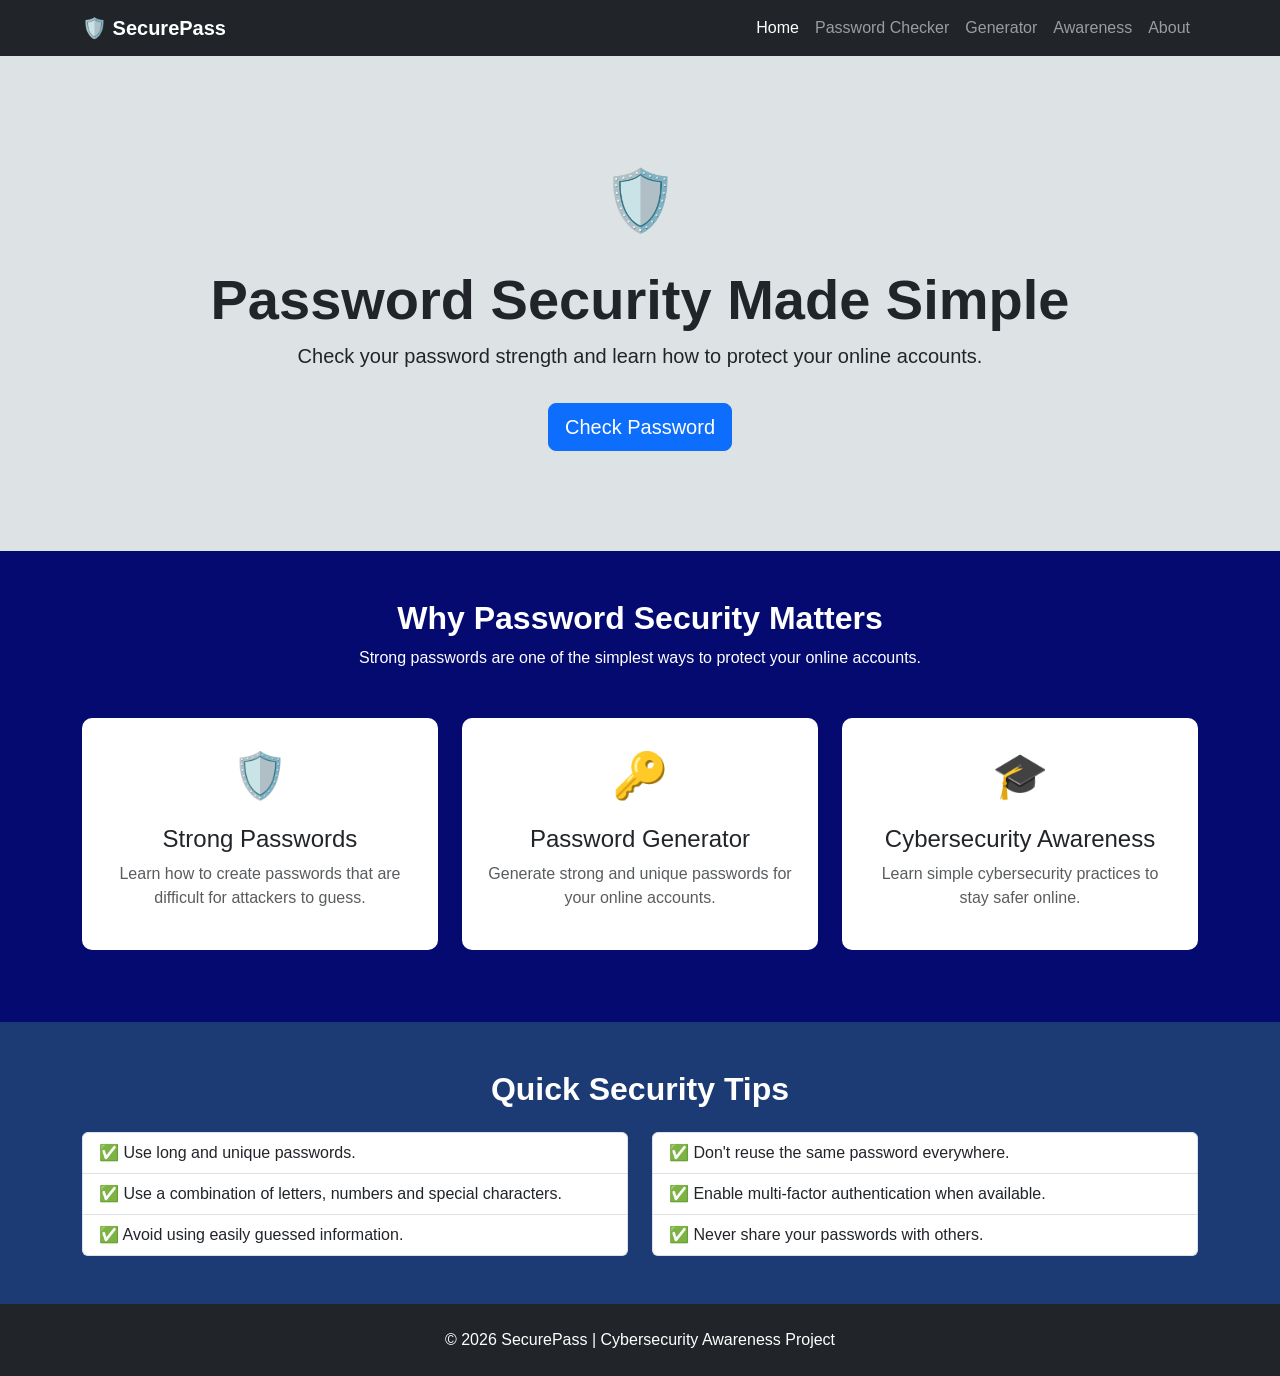
==== index.html @ 3ecedbff "Initial commit" ====
<!DOCTYPE html>
<html lang="en">
<head>
    <meta charset="UTF-8">
    <meta name="viewport" content="width=device-width, initial-scale=1.0">

    <title>SecurePass - Password Security</title>

    <!-- Bootstrap -->
    <link
        href="https://cdn.jsdelivr.net/npm/bootstrap@5.3.3/dist/css/bootstrap.min.css"
        rel="stylesheet"
    >

    <!-- Our CSS -->
    <link rel="stylesheet" href="css/style.css">
</head>

<body>

    <!-- Navigation Bar -->
    <nav class="navbar navbar-expand-lg navbar-dark bg-dark">
        <div class="container">

            <a class="navbar-brand fw-bold" href="index.html">
                🛡️ SecurePass
            </a>

            <button
                class="navbar-toggler"
                type="button"
                data-bs-toggle="collapse"
                data-bs-target="#navbarNav"
            >
                <span class="navbar-toggler-icon"></span>
            </button>

            <div class="collapse navbar-collapse" id="navbarNav">

                <ul class="navbar-nav ms-auto">

                    <li class="nav-item">
                        <a class="nav-link active" href="index.html">
                            Home
                        </a>
                    </li>

                    <li class="nav-item">
                        <a class="nav-link" href="pages/password-checker.html">
                            Password Checker
                        </a>
                    </li>

                    <li class="nav-item">
                        <a class="nav-link" href="pages/password-generator.html">
                            Generator
                        </a>
                    </li>

                    <li class="nav-item">
                        <a class="nav-link" href="pages/security-tips.html">
                            Awareness
                        </a>
                    </li>

                    <li class="nav-item">
                        <a class="nav-link" href="pages/about.html">
                            About
                        </a>
                    </li>

                </ul>

            </div>
        </div>
    </nav>


    <!-- Hero Section -->
    <section class="hero-section">

        <div class="container text-center">

            <div class="hero-icon">
                🛡️
            </div>

            <h1 class="display-4 fw-bold">
                Password Security Made Simple
            </h1>

            <p class="lead">
                Check your password strength and learn how to
                protect your online accounts.
            </p>

            <a href="pages/password-checker.html" class="btn btn-primary btn-lg mt-3">
                Check Password
            </a>

        </div>

    </section>


    <!-- Why Password Security Matters -->
    <section class="container py-5">

        <div class="text-center mb-5">

    <h2 class="fw-bold text-white">
        Why Password Security Matters
    </h2>

    <p class="text-white">
        Strong passwords are one of the simplest ways to
        protect your online accounts.
    </p>

</div>


        <div class="row g-4">

            <!-- Card 1 -->
            <div class="col-md-4">

                <a href="pages/password-checker.html" class="text-decoration-none text-dark">
                <div class="feature-card card h-100 text-center p-4">

                    <div class="feature-icon">
                        🛡️
                    </div>

                    <h4 class="mt-3">
                        Strong Passwords
                    </h4>

                    <p class="text-muted">
                        Learn how to create passwords that are
                        difficult for attackers to guess.
                    </p>

                </div>
            </a>

            </div>


            <!-- Card 2 -->
            <div class="col-md-4">

               <a href="pages/password-generator.html" class="text-decoration-none text-dark">
                <div class="card feature-card h-100 text-center p-4">

                    <div class="feature-icon">
                        🔑
                    </div>

                    <h4 class="mt-3">
                        Password Generator
                    </h4>

                    <p class="text-muted">
                        Generate strong and unique passwords
                        for your online accounts.
                    </p>

                </div>
               </a>

            </div>


            <!-- Card 3 -->
            <div class="col-md-4">

            <a href="pages/security-tips.html" class="text-decoration-none text-dark">
                <div class="card feature-card h-100 text-center p-4">

                    <div class="feature-icon">
                        🎓
                    </div>

                    <h4 class="mt-3">
                        Cybersecurity Awareness
                    </h4>

                    <p class="text-muted">
                        Learn simple cybersecurity practices
                        to stay safer online.
                    </p>

                </div>

            </div>
        </a>

        </div>

    </section>


    <!-- Security Tips -->
    <section class="tips-section py-5">

        <div class="container">

            <div class="text-center mb-4">

                <h2 class="fw-bold">
                    Quick Security Tips
                </h2>

            </div>

            <div class="row">

                <div class="col-md-6">

                    <ul class="list-group">

                        <li class="list-group-item">
                            ✅ Use long and unique passwords.
                        </li>

                        <li class="list-group-item">
                            ✅ Use a combination of letters, numbers
                            and special characters.
                        </li>

                        <li class="list-group-item">
                            ✅ Avoid using easily guessed information.
                        </li>

                    </ul>

                </div>


                <div class="col-md-6">

                    <ul class="list-group">

                        <li class="list-group-item">
                            ✅ Don't reuse the same password everywhere.
                        </li>

                        <li class="list-group-item">
                            ✅ Enable multi-factor authentication when available.
                        </li>

                        <li class="list-group-item">
                            ✅ Never share your passwords with others.
                        </li>

                    </ul>

                </div>

            </div>

        </div>

    </section>


    <!-- Footer -->
    <footer class="bg-dark text-white text-center py-4">

        <p class="mb-0">
            © 2026 SecurePass | Cybersecurity Awareness Project
        </p>

    </footer>


    <!-- Bootstrap JavaScript -->
    <script
        src="https://cdn.jsdelivr.net/npm/bootstrap@5.3.3/dist/js/bootstrap.bundle.min.js">
    </script>

</body>
</html>
---- css/style.css ----
#clearPassword {
    margin-left: 10px;
}

body {
    font-family: Arial, sans-serif;
    background-color: #040a70;
}

/* Hero Section */
.hero-section {
    padding: 100px 20px;
    background-color: #dde3e4;
}

.hero-icon {
    font-size: 60px;
    margin-bottom: 20px;
}

/* Why Password Security Matters */
.why-section {
    background-color: #040a70;
    color: white;
}

.why-section h2 {
    color: white;
}

.why-section p {
    color: #dbe4ff;
}

/* Feature Cards */
.feature-card {
    border: none;
    border-radius: 10px;
    transition: 0.3s ease;
    cursor: pointer;
}

.feature-card:hover {
    transform: translateY(-8px);
    box-shadow: 0 10px 25px rgba(0, 0, 0, 0.25);
}

.feature-icon {
    font-size: 45px;
}

/* Security Tips */
.tips-section {
    background-color: #1c3b74;
}

.tips-section h2 {
    color: white;
}

/* Footer */
footer {
    margin-top: 0;
}

/* Mobile Responsive */
@media (max-width: 768px) {

    .hero-section {
        padding: 70px 20px;
    }

    .hero-section h1 {
        font-size: 32px;
    }

    .feature-card {
        margin-bottom: 20px;
    }

}
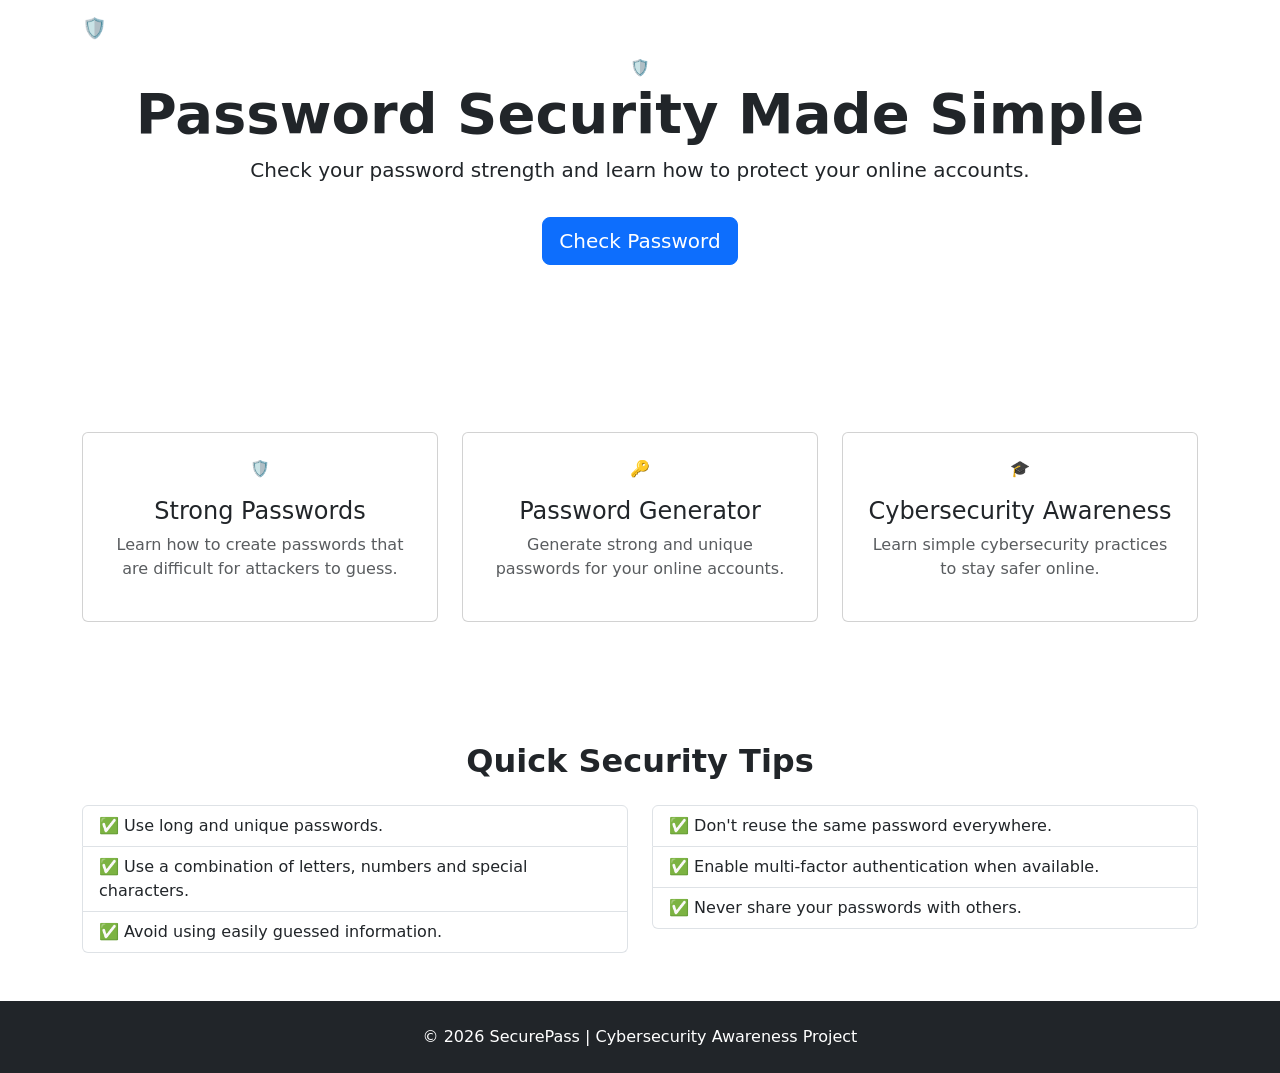
==== commit 72bcff4c: "Update navigation across all SecurePass pages" ====
--- a/index.html
+++ b/index.html
@@ -14,66 +14,72 @@
 
     <!-- Our CSS -->
     <link rel="stylesheet" href="css/style.css">
+
+    <script>
+    const url = new URL(window.location.href);
+
+    if (url.searchParams.has("utm_source")) {
+        url.searchParams.delete("utm_source");
+        history.replaceState(null, "", url.pathname + url.search);
+    }
+</script>
 </head>
 
 <body>
 
-    <!-- Navigation Bar -->
-    <nav class="navbar navbar-expand-lg navbar-dark bg-dark">
-        <div class="container">
-
-            <a class="navbar-brand fw-bold" href="index.html">
-                🛡️ SecurePass
-            </a>
-
-            <button
-                class="navbar-toggler"
-                type="button"
-                data-bs-toggle="collapse"
-                data-bs-target="#navbarNav"
-            >
-                <span class="navbar-toggler-icon"></span>
-            </button>
-
-            <div class="collapse navbar-collapse" id="navbarNav">
-
-                <ul class="navbar-nav ms-auto">
-
-                    <li class="nav-item">
-                        <a class="nav-link active" href="index.html">
-                            Home
-                        </a>
-                    </li>
-
-                    <li class="nav-item">
-                        <a class="nav-link" href="pages/password-checker.html">
-                            Password Checker
-                        </a>
-                    </li>
-
-                    <li class="nav-item">
-                        <a class="nav-link" href="pages/password-generator.html">
-                            Generator
-                        </a>
-                    </li>
-
-                    <li class="nav-item">
-                        <a class="nav-link" href="pages/security-tips.html">
-                            Awareness
-                        </a>
-                    </li>
-
-                    <li class="nav-item">
-                        <a class="nav-link" href="pages/about.html">
-                            About
-                        </a>
-                    </li>
-
-                </ul>
-
-            </div>
-        </div>
-    </nav>
+   
+<!-- Navigation Bar -->
+<nav class="navbar navbar-expand-lg navbar-dark secure-navbar">
+    <div class="container">
+
+        <a class="navbar-brand fw-bold" href="/">
+            🛡️ SecurePass
+        </a>
+
+        <button
+            class="navbar-toggler"
+            type="button"
+            data-bs-toggle="collapse"
+            data-bs-target="#navbarNav"
+            aria-controls="navbarNav"
+            aria-expanded="false"
+            aria-label="Toggle navigation"
+        >
+            <span class="navbar-toggler-icon"></span>
+        </button>
+
+        <div class="collapse navbar-collapse" id="navbarNav">
+            <ul class="navbar-nav ms-auto">
+
+                <li class="nav-item">
+                    <a class="nav-link active" href="/">Home</a>
+                </li>
+
+                <li class="nav-item">
+                    <a class="nav-link" href="/dashboard">Dashboard</a>
+                </li>
+
+                <li class="nav-item">
+                    <a class="nav-link" href="/password-checker">Password Checker</a>
+                </li>
+
+                <li class="nav-item">
+                    <a class="nav-link" href="/password-generator">Generator</a>
+                </li>
+
+                <li class="nav-item">
+                    <a class="nav-link" href="/security-tips">Awareness</a>
+                </li>
+
+                <li class="nav-item">
+                    <a class="nav-link" href="/about">About</a>
+                </li>
+
+            </ul>
+        </div>
+    </div>
+</nav>
+
 
 
     <!-- Hero Section -->
